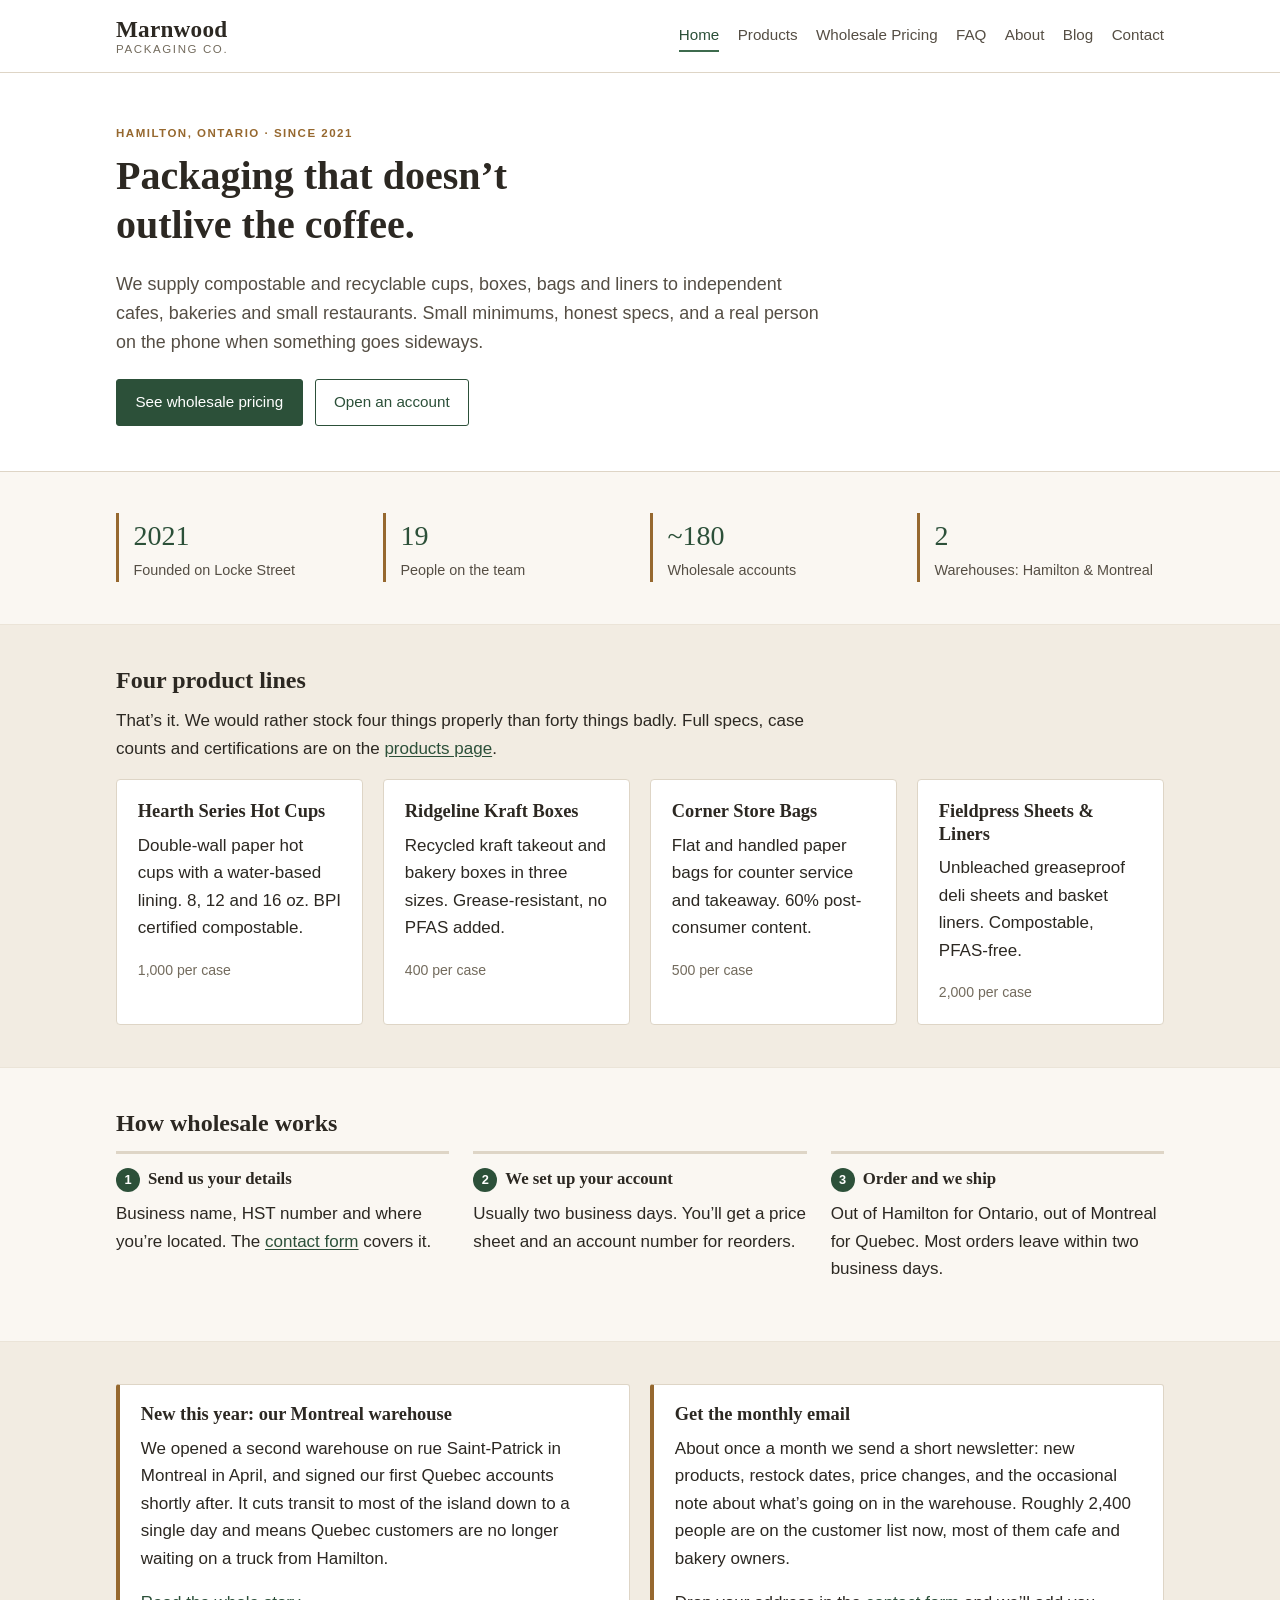
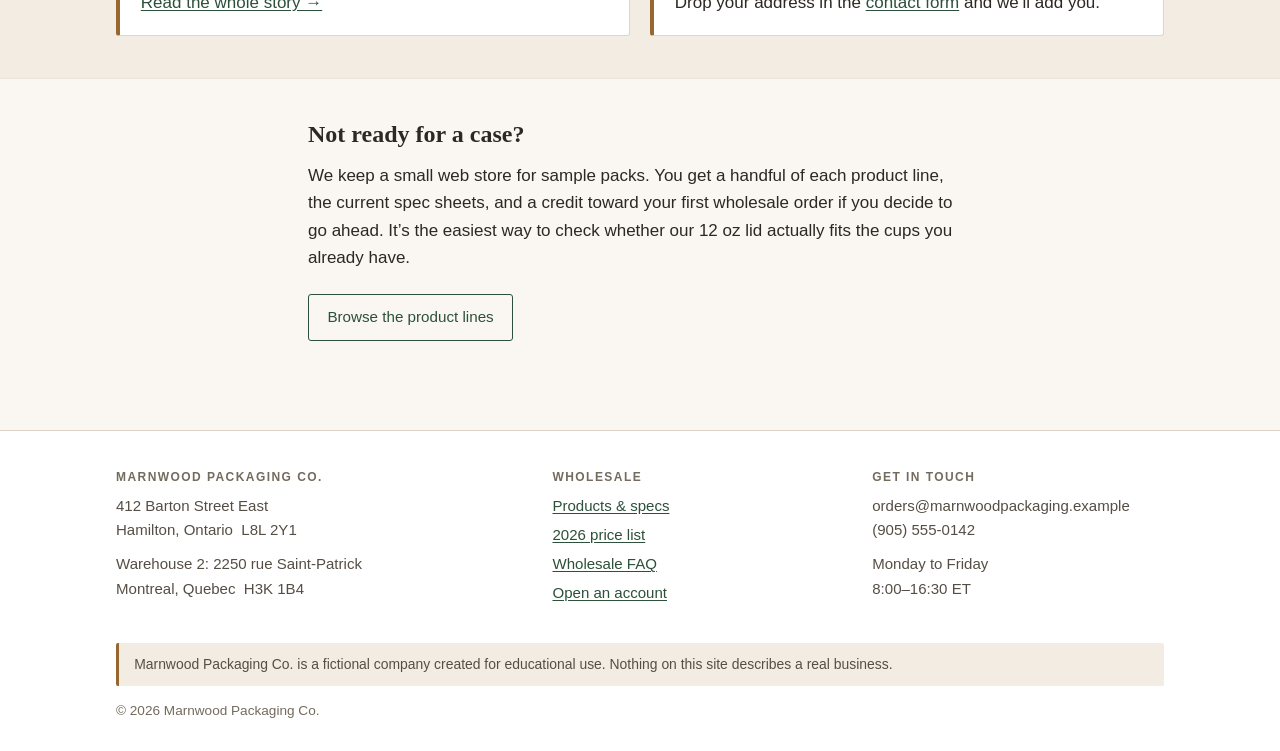
==== index.html @ 463bfa5f "Add Marnwood Packaging Co. static site with planted verification traps Fictional Canadian SME market" ====
<!DOCTYPE html>
<html lang="en">
<head>
<meta charset="utf-8">
<meta name="viewport" content="width=device-width, initial-scale=1">
<meta name="robots" content="noindex, nofollow">
<title>Marnwood Packaging Co. — Compostable and recyclable packaging, Hamilton Ontario</title>
<meta name="description" content="Compostable and recyclable packaging for independent cafes, bakeries and small restaurants. Wholesale from Hamilton, Ontario.">
<link rel="stylesheet" href="style.css">
</head>
<body>
<a class="skip-link" href="#main">Skip to content</a>

<header class="site-header">
  <div class="wrap header-inner">
    <a class="brand" href="index.html">
      <span class="brand-mark">Marnwood</span>
      <span class="brand-sub">Packaging Co.</span>
    </a>
    <nav class="site-nav" aria-label="Main">
      <a href="index.html" aria-current="page">Home</a>
      <a href="products.html">Products</a>
      <a href="pricing.html">Wholesale Pricing</a>
      <a href="faq.html">FAQ</a>
      <a href="about.html">About</a>
      <a href="blog/index.html">Blog</a>
      <a href="contact.html">Contact</a>
    </nav>
  </div>
</header>

<main id="main">

<section class="hero">
  <div class="wrap">
    <p class="eyebrow">Hamilton, Ontario &middot; Since 2021</p>
    <h1>Packaging that doesn&rsquo;t outlive the coffee.</h1>
    <p class="lede">We supply compostable and recyclable cups, boxes, bags and liners to independent cafes,
    bakeries and small restaurants. Small minimums, honest specs, and a real person on the phone when
    something goes sideways.</p>
    <div class="btn-row">
      <a class="btn btn-primary" href="pricing.html">See wholesale pricing</a>
      <a class="btn btn-ghost" href="contact.html">Open an account</a>
    </div>
  </div>
</section>

<section class="section">
  <div class="wrap">
    <div class="stats">
      <div class="stat"><span class="stat-num">2021</span><span class="stat-label">Founded on Locke Street</span></div>
      <div class="stat"><span class="stat-num">19</span><span class="stat-label">People on the team</span></div>
      <div class="stat"><span class="stat-num">~180</span><span class="stat-label">Wholesale accounts</span></div>
      <div class="stat"><span class="stat-num">2</span><span class="stat-label">Warehouses: Hamilton &amp; Montreal</span></div>
    </div>
  </div>
</section>

<section class="section section-alt">
  <div class="wrap">
    <h2 style="margin-top:0">Four product lines</h2>
    <p class="measure">That&rsquo;s it. We would rather stock four things properly than forty things badly.
    Full specs, case counts and certifications are on the <a href="products.html">products page</a>.</p>
    <div class="grid grid-4">
      <div class="card">
        <h3>Hearth Series Hot Cups</h3>
        <p>Double-wall paper hot cups with a water-based lining. 8, 12 and 16 oz. BPI certified compostable.</p>
        <p class="card-note">1,000 per case</p>
      </div>
      <div class="card">
        <h3>Ridgeline Kraft Boxes</h3>
        <p>Recycled kraft takeout and bakery boxes in three sizes. Grease-resistant, no PFAS added.</p>
        <p class="card-note">400 per case</p>
      </div>
      <div class="card">
        <h3>Corner Store Bags</h3>
        <p>Flat and handled paper bags for counter service and takeaway. 60% post-consumer content.</p>
        <p class="card-note">500 per case</p>
      </div>
      <div class="card">
        <h3>Fieldpress Sheets &amp; Liners</h3>
        <p>Unbleached greaseproof deli sheets and basket liners. Compostable, PFAS-free.</p>
        <p class="card-note">2,000 per case</p>
      </div>
    </div>
  </div>
</section>

<section class="section">
  <div class="wrap">
    <h2 style="margin-top:0">How wholesale works</h2>
    <div class="steps">
      <div class="step">
        <h3>Send us your details</h3>
        <p>Business name, HST number and where you&rsquo;re located. The
        <a href="contact.html">contact form</a> covers it.</p>
      </div>
      <div class="step">
        <h3>We set up your account</h3>
        <p>Usually two business days. You&rsquo;ll get a price sheet and an account number for reorders.</p>
      </div>
      <div class="step">
        <h3>Order and we ship</h3>
        <p>Out of Hamilton for Ontario, out of Montreal for Quebec. Most orders leave within two business days.</p>
      </div>
    </div>
  </div>
</section>

<section class="section section-alt">
  <div class="wrap">
    <div class="grid grid-2">
      <div class="callout">
        <h3>New this year: our Montreal warehouse</h3>
        <p>We opened a second warehouse on rue Saint-Patrick in Montreal in April, and signed our first
        Quebec accounts shortly after. It cuts transit to most of the island down to a single day and means
        Quebec customers are no longer waiting on a truck from Hamilton.</p>
        <p><a href="blog/montreal-warehouse.html">Read the whole story &rarr;</a></p>
      </div>
      <div class="callout">
        <h3>Get the monthly email</h3>
        <p>About once a month we send a short newsletter: new products, restock dates, price changes, and the
        occasional note about what&rsquo;s going on in the warehouse. Roughly 2,400 people are on the customer
        list now, most of them cafe and bakery owners.</p>
        <p>Drop your address in the <a href="contact.html">contact form</a> and we&rsquo;ll add you.</p>
      </div>
    </div>
  </div>
</section>

<section class="section">
  <div class="wrap measure">
    <h2 style="margin-top:0">Not ready for a case?</h2>
    <p>We keep a small web store for sample packs. You get a handful of each product line, the current spec
    sheets, and a credit toward your first wholesale order if you decide to go ahead. It&rsquo;s the easiest way
    to check whether our 12 oz lid actually fits the cups you already have.</p>
    <div class="btn-row">
      <a class="btn btn-ghost" href="products.html">Browse the product lines</a>
    </div>
  </div>
</section>

</main>

<footer class="site-footer">
  <div class="wrap">
    <div class="footer-cols">
      <div>
        <h2>Marnwood Packaging Co.</h2>
        <p>412 Barton Street East<br>Hamilton, Ontario&nbsp; L8L 2Y1</p>
        <p>Warehouse 2: 2250 rue Saint-Patrick<br>Montreal, Quebec&nbsp; H3K 1B4</p>
      </div>
      <div>
        <h2>Wholesale</h2>
        <ul>
          <li><a href="products.html">Products &amp; specs</a></li>
          <li><a href="pricing.html">2026 price list</a></li>
          <li><a href="faq.html">Wholesale FAQ</a></li>
          <li><a href="contact.html">Open an account</a></li>
        </ul>
      </div>
      <div>
        <h2>Get in touch</h2>
        <p>orders@marnwoodpackaging.example<br>(905) 555&#8209;0142</p>
        <p>Monday to Friday<br>8:00&ndash;16:30 ET</p>
      </div>
    </div>
    <p class="fiction-notice">Marnwood Packaging Co. is a fictional company created for educational use. Nothing on this site describes a real business.</p>
    <p class="copyright">&copy; 2026 Marnwood Packaging Co.</p>
  </div>
</footer>

</body>
</html>
---- style.css ----
/* Marnwood Packaging Co. — single stylesheet, no build step, no dependencies. */

:root {
  --bg:          #faf7f2;
  --surface:     #ffffff;
  --surface-alt: #f2ece2;
  --ink:         #2c2822;
  --ink-soft:    #554e44;
  --ink-mute:    #736b5d;
  --rule:        #ded5c6;
  --rule-soft:   #ebe4d8;
  --green:       #3d6b4d;
  --green-dark:  #2c5039;
  --kraft:       #96682f;
  --maxw:        68rem;
}

*, *::before, *::after { box-sizing: border-box; }

html { -webkit-text-size-adjust: 100%; }

body {
  margin: 0;
  background: var(--bg);
  color: var(--ink);
  font-family: -apple-system, BlinkMacSystemFont, "Segoe UI", Roboto, Helvetica, Arial, sans-serif;
  font-size: 17px;
  line-height: 1.62;
}

h1, h2, h3, h4 {
  font-family: Georgia, "Iowan Old Style", "Times New Roman", serif;
  font-weight: 600;
  line-height: 1.22;
  color: var(--ink);
  margin: 0 0 0.5em;
}

h1 { font-size: 2.15rem; }
h2 { font-size: 1.5rem; margin-top: 2.4rem; }
h3 { font-size: 1.15rem; margin-top: 1.8rem; }

p, ul, ol, dl { margin: 0 0 1.05rem; }
ul, ol { padding-left: 1.25rem; }
li { margin-bottom: 0.35rem; }

a { color: var(--green-dark); text-decoration: underline; text-underline-offset: 2px; }
a:hover { color: var(--kraft); }

.wrap { max-width: var(--maxw); margin: 0 auto; padding: 0 1.25rem; }

.skip-link {
  position: absolute; left: -9999px; top: 0;
  background: var(--green-dark); color: #fff; padding: 0.6rem 1rem; z-index: 10;
}
.skip-link:focus { left: 0; }

/* ---------- Header ---------- */

.site-header {
  background: var(--surface);
  border-bottom: 1px solid var(--rule);
}

.header-inner {
  display: flex;
  flex-wrap: wrap;
  align-items: center;
  justify-content: space-between;
  gap: 0.75rem 1.5rem;
  padding-top: 1rem;
  padding-bottom: 1rem;
}

.brand { text-decoration: none; color: var(--ink); line-height: 1.15; display: block; }
.brand:hover { color: var(--ink); }
.brand-mark {
  display: block;
  font-family: Georgia, serif;
  font-size: 1.45rem;
  font-weight: 600;
  letter-spacing: 0.01em;
}
.brand-sub {
  display: block;
  font-size: 0.72rem;
  text-transform: uppercase;
  letter-spacing: 0.14em;
  color: var(--ink-mute);
}

.site-nav { display: flex; flex-wrap: wrap; gap: 0.35rem 1.15rem; }
.site-nav a {
  text-decoration: none;
  color: var(--ink-soft);
  font-size: 0.95rem;
  padding: 0.2rem 0;
  border-bottom: 2px solid transparent;
}
.site-nav a:hover { color: var(--green-dark); border-bottom-color: var(--green); }
.site-nav a[aria-current="page"] { color: var(--green-dark); border-bottom-color: var(--green); }

/* ---------- Sections ---------- */

main { display: block; }

.section { padding: 2.6rem 0; }
.section-alt { background: var(--surface-alt); border-top: 1px solid var(--rule-soft); border-bottom: 1px solid var(--rule-soft); }
.section-tight { padding: 1.8rem 0; }

.page-head { padding: 2.4rem 0 1.6rem; border-bottom: 1px solid var(--rule-soft); }
.page-head p { max-width: 46rem; color: var(--ink-soft); margin-bottom: 0; }

.eyebrow {
  text-transform: uppercase;
  letter-spacing: 0.13em;
  font-size: 0.72rem;
  color: var(--kraft);
  margin-bottom: 0.6rem;
  font-weight: 600;
}

.lede { font-size: 1.12rem; color: var(--ink-soft); max-width: 44rem; }

.hero { background: var(--surface); border-bottom: 1px solid var(--rule); padding: 3.2rem 0 2.8rem; }
.hero h1 { font-size: 2.5rem; max-width: 20ch; }

.measure { max-width: 44rem; }

/* ---------- Buttons ---------- */

.btn {
  display: inline-block;
  padding: 0.62rem 1.15rem;
  border-radius: 3px;
  text-decoration: none;
  font-size: 0.95rem;
  border: 1px solid var(--green-dark);
}
.btn-primary { background: var(--green-dark); color: #fff; }
.btn-primary:hover { background: var(--green); color: #fff; }
.btn-ghost { background: transparent; color: var(--green-dark); }
.btn-ghost:hover { background: var(--surface-alt); color: var(--green-dark); }
.btn-row { display: flex; flex-wrap: wrap; gap: 0.75rem; margin-top: 1.4rem; }

/* ---------- Cards & grids ---------- */

.grid { display: grid; gap: 1.25rem; }
.grid-2 { grid-template-columns: repeat(2, 1fr); }
.grid-3 { grid-template-columns: repeat(3, 1fr); }
.grid-4 { grid-template-columns: repeat(4, 1fr); }

.card {
  background: var(--surface);
  border: 1px solid var(--rule);
  border-radius: 4px;
  padding: 1.25rem 1.3rem;
}
.card h3 { margin-top: 0; }
.card p:last-child { margin-bottom: 0; }
.card-note { font-size: 0.88rem; color: var(--ink-mute); }

.stats { display: grid; grid-template-columns: repeat(4, 1fr); gap: 1.25rem; }
.stat { border-left: 3px solid var(--kraft); padding-left: 0.9rem; }
.stat-num { display: block; font-family: Georgia, serif; font-size: 1.75rem; color: var(--green-dark); }
.stat-label { display: block; font-size: 0.9rem; color: var(--ink-soft); }

.steps { counter-reset: step; display: grid; grid-template-columns: repeat(3, 1fr); gap: 1.5rem; }
.step { border-top: 3px solid var(--rule); padding-top: 0.9rem; }
.step h3 { margin-top: 0; font-size: 1.05rem; }
.step h3::before {
  counter-increment: step;
  content: counter(step);
  display: inline-block;
  width: 1.5rem; height: 1.5rem;
  margin-right: 0.5rem;
  border-radius: 50%;
  background: var(--green-dark);
  color: #fff;
  font-family: -apple-system, sans-serif;
  font-size: 0.8rem;
  text-align: center;
  line-height: 1.5rem;
}

/* ---------- Callouts ---------- */

.callout {
  background: var(--surface);
  border: 1px solid var(--rule);
  border-left: 4px solid var(--kraft);
  border-radius: 3px;
  padding: 1.15rem 1.3rem;
}
.callout h3 { margin-top: 0; }
.callout p:last-child { margin-bottom: 0; }

/* ---------- Tables ---------- */

.table-scroll { overflow-x: auto; margin: 0 0 1.4rem; }

table.data {
  width: 100%;
  border-collapse: collapse;
  background: var(--surface);
  font-size: 0.94rem;
  min-width: 34rem;
}
table.data caption {
  text-align: left;
  font-family: Georgia, serif;
  font-size: 1.05rem;
  font-weight: 600;
  padding: 0 0 0.5rem;
}
table.data th, table.data td {
  border: 1px solid var(--rule);
  padding: 0.55rem 0.7rem;
  text-align: left;
  vertical-align: top;
}
table.data thead th { background: var(--surface-alt); font-size: 0.85rem; letter-spacing: 0.02em; }
table.data tbody th { font-weight: 600; }
table.data td.num, table.data th.num { text-align: right; white-space: nowrap; }
table.data tbody tr:nth-child(even) td { background: #fbf9f5; }

.table-note { font-size: 0.9rem; color: var(--ink-mute); margin-top: -0.7rem; }

/* ---------- FAQ ---------- */

.faq-nav { background: var(--surface); border: 1px solid var(--rule); border-radius: 4px; padding: 1.1rem 1.3rem; }
.faq-nav ul { columns: 2; column-gap: 2rem; margin-bottom: 0; padding-left: 1.1rem; }
.faq-nav li { break-inside: avoid; font-size: 0.93rem; }

.faq-group { margin-top: 2.4rem; }
.faq-item { border-bottom: 1px solid var(--rule-soft); padding-bottom: 1.1rem; margin-bottom: 1.1rem; }
.faq-item:last-child { border-bottom: 0; }
.faq-item h3 { margin-top: 0; font-size: 1.08rem; }
.faq-item p:last-child { margin-bottom: 0; }

/* ---------- Forms ---------- */

.form-grid { display: grid; grid-template-columns: repeat(2, 1fr); gap: 1.1rem; }
.field { display: flex; flex-direction: column; }
.field-full { grid-column: 1 / -1; }
.field label { font-size: 0.9rem; font-weight: 600; margin-bottom: 0.3rem; }
.field .hint { font-size: 0.83rem; color: var(--ink-mute); margin: 0.3rem 0 0; }

input[type="text"], input[type="email"], input[type="tel"], select, textarea {
  font: inherit;
  font-size: 0.95rem;
  color: var(--ink);
  background: var(--surface);
  border: 1px solid var(--rule);
  border-radius: 3px;
  padding: 0.55rem 0.65rem;
  width: 100%;
}
textarea { min-height: 9rem; resize: vertical; }
input:focus, select:focus, textarea:focus { outline: 2px solid var(--green); outline-offset: 1px; }

.checkbox-row { display: flex; align-items: flex-start; gap: 0.55rem; grid-column: 1 / -1; }
.checkbox-row label { font-weight: 400; font-size: 0.95rem; margin: 0; }
.checkbox-row input { margin-top: 0.4rem; }

fieldset { border: 1px solid var(--rule); border-radius: 4px; padding: 1.2rem 1.3rem 1.4rem; margin: 0 0 1.5rem; background: var(--surface); }
legend { font-family: Georgia, serif; font-weight: 600; padding: 0 0.4rem; }

/* ---------- Blog ---------- */

.post-list { list-style: none; padding: 0; margin: 0; }
.post-item { border-bottom: 1px solid var(--rule-soft); padding: 1.4rem 0; }
.post-item:first-child { padding-top: 0.6rem; }
.post-item h2 { margin-top: 0; font-size: 1.3rem; }
.post-item p:last-child { margin-bottom: 0; }

.post-meta { font-size: 0.85rem; color: var(--ink-mute); text-transform: uppercase; letter-spacing: 0.08em; margin-bottom: 0.4rem; }

.prose { max-width: 40rem; }
.prose h2 { font-size: 1.25rem; }

.back-link { font-size: 0.92rem; }

/* ---------- Footer ---------- */

.site-footer {
  background: var(--surface);
  border-top: 1px solid var(--rule);
  margin-top: 3rem;
  padding: 2.4rem 0 1.8rem;
  font-size: 0.94rem;
  color: var(--ink-soft);
}
.footer-cols { display: grid; grid-template-columns: 1.4fr 1fr 1fr; gap: 1.75rem; }
.footer-cols h2 {
  font-family: -apple-system, sans-serif;
  font-size: 0.75rem;
  text-transform: uppercase;
  letter-spacing: 0.12em;
  color: var(--ink-mute);
  margin: 0 0 0.6rem;
}
.footer-cols ul { list-style: none; padding: 0; margin: 0; }
.footer-cols li { margin-bottom: 0.3rem; }
.footer-cols p { margin-bottom: 0.6rem; }

.fiction-notice {
  margin: 2rem 0 0.9rem;
  padding: 0.7rem 0.95rem;
  background: var(--surface-alt);
  border-left: 3px solid var(--kraft);
  border-radius: 2px;
  font-size: 0.87rem;
  line-height: 1.5;
  color: var(--ink-soft);
}

.copyright { font-size: 0.85rem; color: var(--ink-mute); margin: 0; }

/* ---------- Responsive ---------- */

@media (max-width: 62rem) {
  .grid-4 { grid-template-columns: repeat(2, 1fr); }
  .stats { grid-template-columns: repeat(2, 1fr); }
}

@media (max-width: 46rem) {
  body { font-size: 16px; }
  h1 { font-size: 1.8rem; }
  .hero h1 { font-size: 2rem; }
  .grid-2, .grid-3, .grid-4 { grid-template-columns: 1fr; }
  .steps { grid-template-columns: 1fr; }
  .footer-cols { grid-template-columns: 1fr; }
  .form-grid { grid-template-columns: 1fr; }
  .faq-nav ul { columns: 1; }
  .header-inner { flex-direction: column; align-items: flex-start; }
}
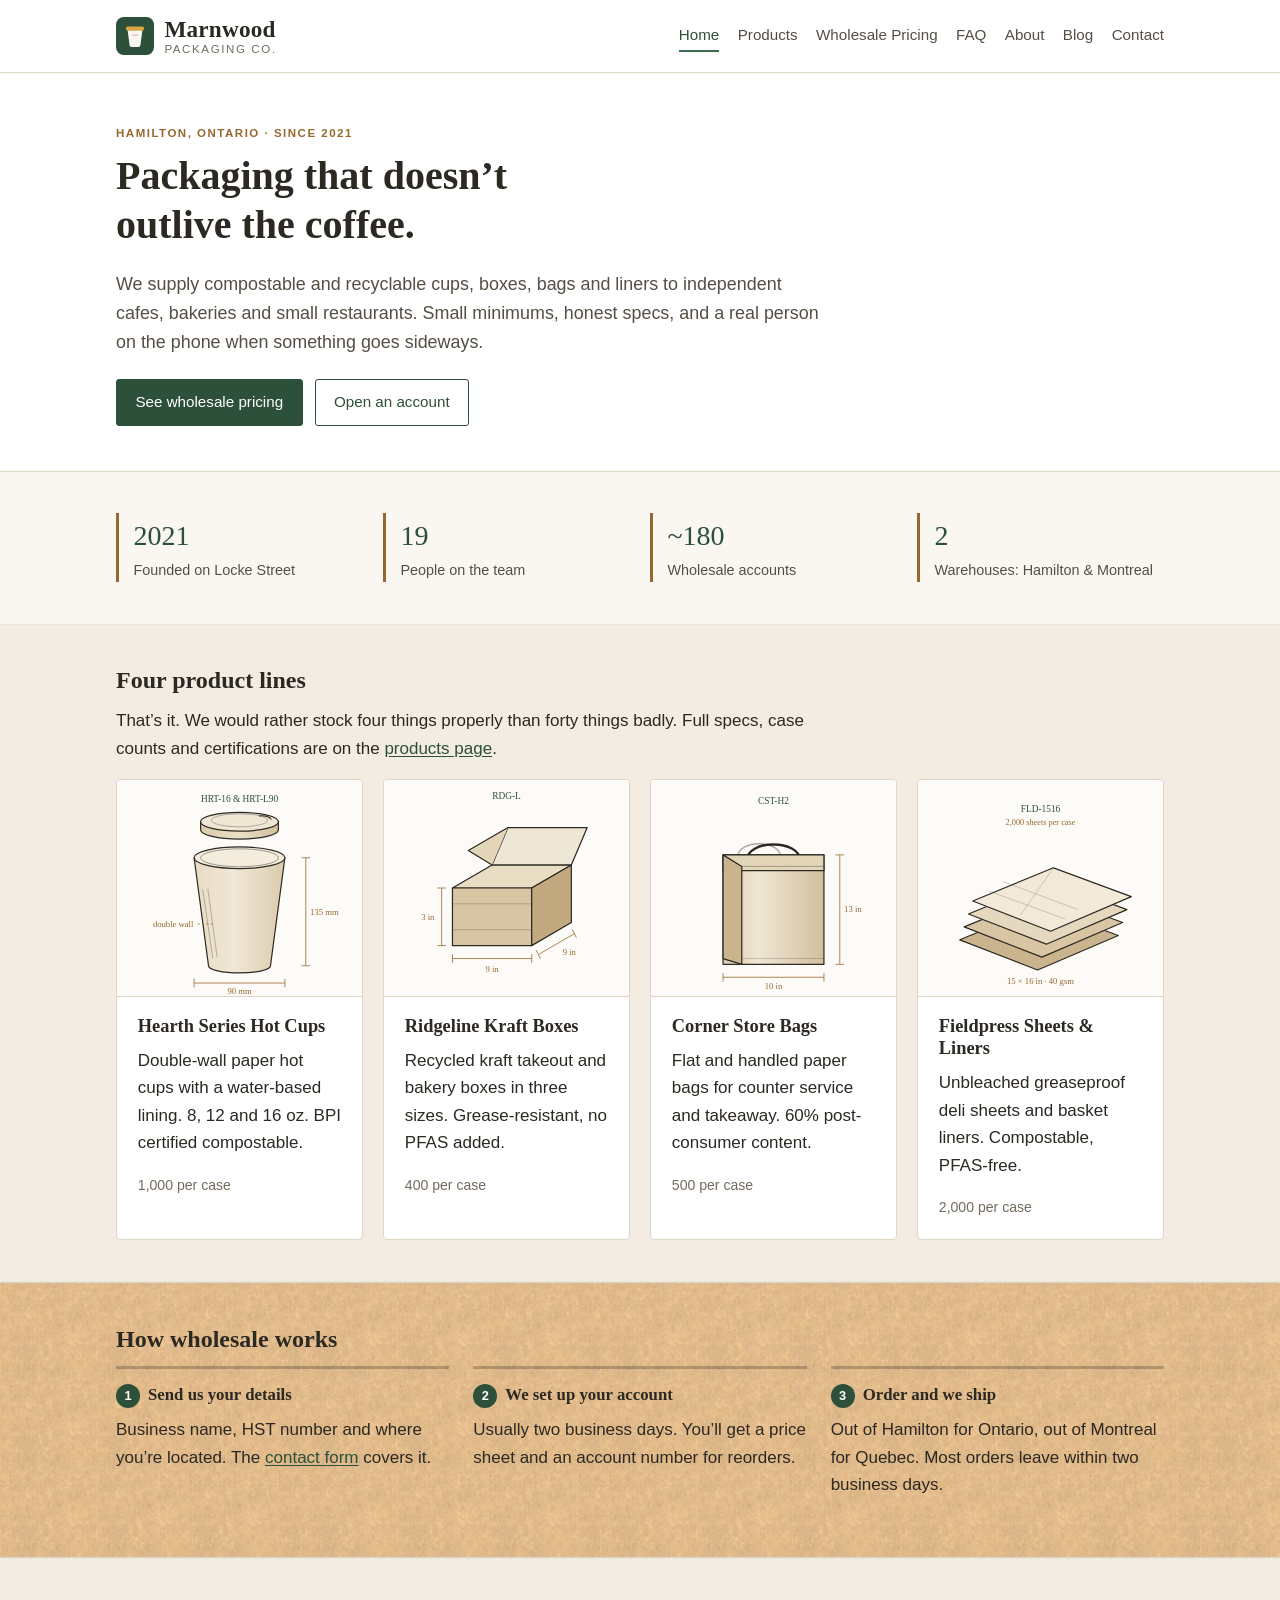
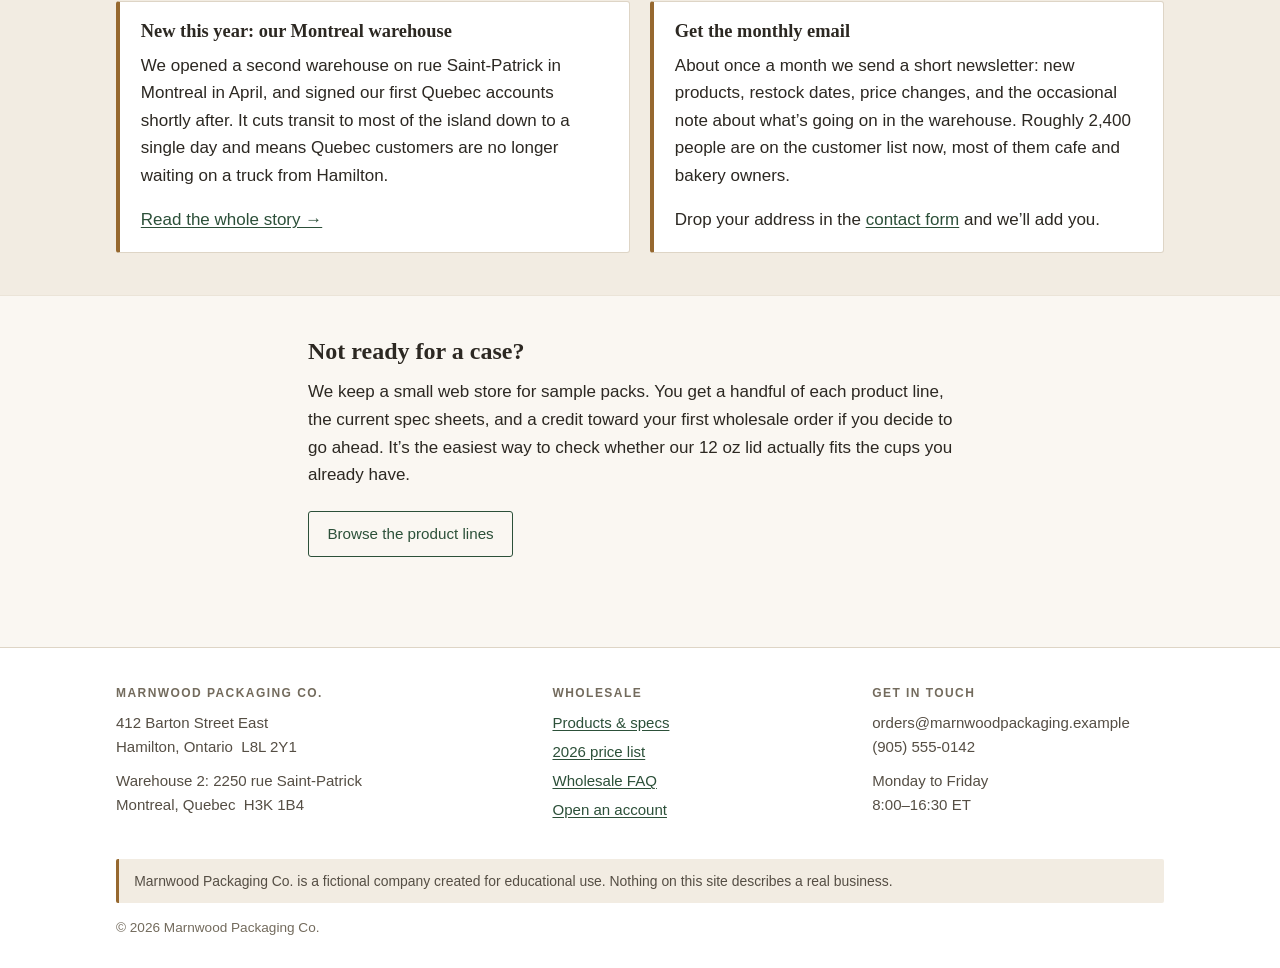
==== commit c3e52afd: "Add imagery: product line drawings, logo mark, and licensed photography Original SVG artwork: logo/f" ====
--- a/index.html
+++ b/index.html
@@ -7,6 +7,7 @@
 <title>Marnwood Packaging Co. — Compostable and recyclable packaging, Hamilton Ontario</title>
 <meta name="description" content="Compostable and recyclable packaging for independent cafes, bakeries and small restaurants. Wholesale from Hamilton, Ontario.">
 <link rel="stylesheet" href="style.css">
+<link rel="icon" href="assets/favicon.svg" type="image/svg+xml">
 </head>
 <body>
 <a class="skip-link" href="#main">Skip to content</a>
@@ -14,8 +15,11 @@
 <header class="site-header">
   <div class="wrap header-inner">
     <a class="brand" href="index.html">
-      <span class="brand-mark">Marnwood</span>
-      <span class="brand-sub">Packaging Co.</span>
+      <img class="brand-logo" src="assets/mark.svg" alt="" width="38" height="38">
+      <span class="brand-text">
+        <span class="brand-mark">Marnwood</span>
+        <span class="brand-sub">Packaging Co.</span>
+      </span>
     </a>
     <nav class="site-nav" aria-label="Main">
       <a href="index.html" aria-current="page">Home</a>
@@ -62,31 +66,43 @@
     <p class="measure">That&rsquo;s it. We would rather stock four things properly than forty things badly.
     Full specs, case counts and certifications are on the <a href="products.html">products page</a>.</p>
     <div class="grid grid-4">
-      <div class="card">
-        <h3>Hearth Series Hot Cups</h3>
-        <p>Double-wall paper hot cups with a water-based lining. 8, 12 and 16 oz. BPI certified compostable.</p>
-        <p class="card-note">1,000 per case</p>
+      <div class="card card-media">
+        <img class="product-art" src="assets/product-hearth.svg" alt="Line drawing of a double-wall paper hot cup with a separate fibre lid" width="340" height="300" loading="lazy">
+        <div class="card-body">
+          <h3>Hearth Series Hot Cups</h3>
+          <p>Double-wall paper hot cups with a water-based lining. 8, 12 and 16 oz. BPI certified compostable.</p>
+          <p class="card-note">1,000 per case</p>
+        </div>
       </div>
-      <div class="card">
-        <h3>Ridgeline Kraft Boxes</h3>
-        <p>Recycled kraft takeout and bakery boxes in three sizes. Grease-resistant, no PFAS added.</p>
-        <p class="card-note">400 per case</p>
+      <div class="card card-media">
+        <img class="product-art" src="assets/product-ridgeline.svg" alt="Isometric line drawing of a kraft tuck-top takeout box with the lid flap raised" width="340" height="300" loading="lazy">
+        <div class="card-body">
+          <h3>Ridgeline Kraft Boxes</h3>
+          <p>Recycled kraft takeout and bakery boxes in three sizes. Grease-resistant, no PFAS added.</p>
+          <p class="card-note">400 per case</p>
+        </div>
       </div>
-      <div class="card">
-        <h3>Corner Store Bags</h3>
-        <p>Flat and handled paper bags for counter service and takeaway. 60% post-consumer content.</p>
-        <p class="card-note">500 per case</p>
+      <div class="card card-media">
+        <img class="product-art" src="assets/product-corner-store.svg" alt="Line drawing of a handled kraft paper bag showing the side gusset" width="340" height="300" loading="lazy">
+        <div class="card-body">
+          <h3>Corner Store Bags</h3>
+          <p>Flat and handled paper bags for counter service and takeaway. 60% post-consumer content.</p>
+          <p class="card-note">500 per case</p>
+        </div>
       </div>
-      <div class="card">
-        <h3>Fieldpress Sheets &amp; Liners</h3>
-        <p>Unbleached greaseproof deli sheets and basket liners. Compostable, PFAS-free.</p>
-        <p class="card-note">2,000 per case</p>
+      <div class="card card-media">
+        <img class="product-art" src="assets/product-fieldpress.svg" alt="Line drawing of a fanned stack of unbleached greaseproof deli sheets" width="340" height="300" loading="lazy">
+        <div class="card-body">
+          <h3>Fieldpress Sheets &amp; Liners</h3>
+          <p>Unbleached greaseproof deli sheets and basket liners. Compostable, PFAS-free.</p>
+          <p class="card-note">2,000 per case</p>
+        </div>
       </div>
     </div>
   </div>
 </section>
 
-<section class="section">
+<section class="section kraft-band">
   <div class="wrap">
     <h2 style="margin-top:0">How wholesale works</h2>
     <div class="steps">
--- a/style.css
+++ b/style.css
@@ -335,3 +335,79 @@
   .faq-nav ul { columns: 1; }
   .header-inner { flex-direction: column; align-items: flex-start; }
 }
+
+/* ================= Imagery ================= */
+
+.brand { display: flex; align-items: center; gap: 0.65rem; }
+.brand-logo { width: 38px; height: 38px; flex: none; display: block; }
+.brand-text { display: block; }
+
+/* Product line drawings */
+.card-media { padding: 0; overflow: hidden; display: flex; flex-direction: column; }
+.product-art {
+  display: block; width: 100%; height: auto;
+  background: #fdfbf7;
+  border-bottom: 1px solid var(--rule);
+}
+.card-body { padding: 1.1rem 1.3rem 1.25rem; }
+.card-body h3 { margin-top: 0; }
+.card-body p:last-child { margin-bottom: 0; }
+
+.product-head {
+  display: grid;
+  grid-template-columns: 1fr 290px;
+  gap: 1.9rem;
+  align-items: start;
+  margin-bottom: 1.5rem;
+}
+.product-head > p { margin-bottom: 0; }
+.product-head img {
+  width: 100%; height: auto;
+  background: #fdfbf7;
+  border: 1px solid var(--rule);
+  border-radius: 4px;
+}
+
+/* Certification badges */
+.badge-row { display: flex; flex-wrap: wrap; gap: 1.1rem 2rem; margin: 0 0 1.5rem; }
+.badge { display: flex; align-items: center; gap: 0.65rem; }
+.badge img { width: 46px; height: 46px; flex: none; }
+.badge strong { display: block; font-size: 0.92rem; color: var(--ink); }
+.badge span { display: block; font-size: 0.82rem; color: var(--ink-mute); }
+
+/* Photographs */
+.photo-figure { margin: 0 0 1.5rem; }
+.photo-figure img {
+  width: 100%; height: auto; display: block;
+  border: 1px solid var(--rule);
+  border-radius: 4px;
+}
+.photo-figure figcaption {
+  font-size: 0.82rem;
+  line-height: 1.5;
+  color: var(--ink-mute);
+  margin-top: 0.5rem;
+}
+.photo-figure figcaption a { color: var(--ink-mute); }
+
+.photo-inset { float: right; width: 300px; margin: 0.3rem 0 1.2rem 1.8rem; }
+
+/* Kraft paper band */
+.kraft-band {
+  background-color: #e9d9bb;
+  background-image: url('assets/img/kraft-texture.jpg');
+  background-size: 300px auto;
+  border-top: 1px solid var(--rule);
+  border-bottom: 1px solid var(--rule);
+}
+.kraft-band .step { border-top-color: rgba(44, 40, 34, 0.28); }
+.kraft-band .lede, .kraft-band p { color: var(--ink); }
+
+@media (max-width: 62rem) {
+  .product-head { grid-template-columns: 1fr; }
+  .product-head img { max-width: 320px; }
+}
+@media (max-width: 46rem) {
+  .photo-inset { float: none; width: 100%; margin: 0 0 1.2rem; }
+  .brand-logo { width: 34px; height: 34px; }
+}
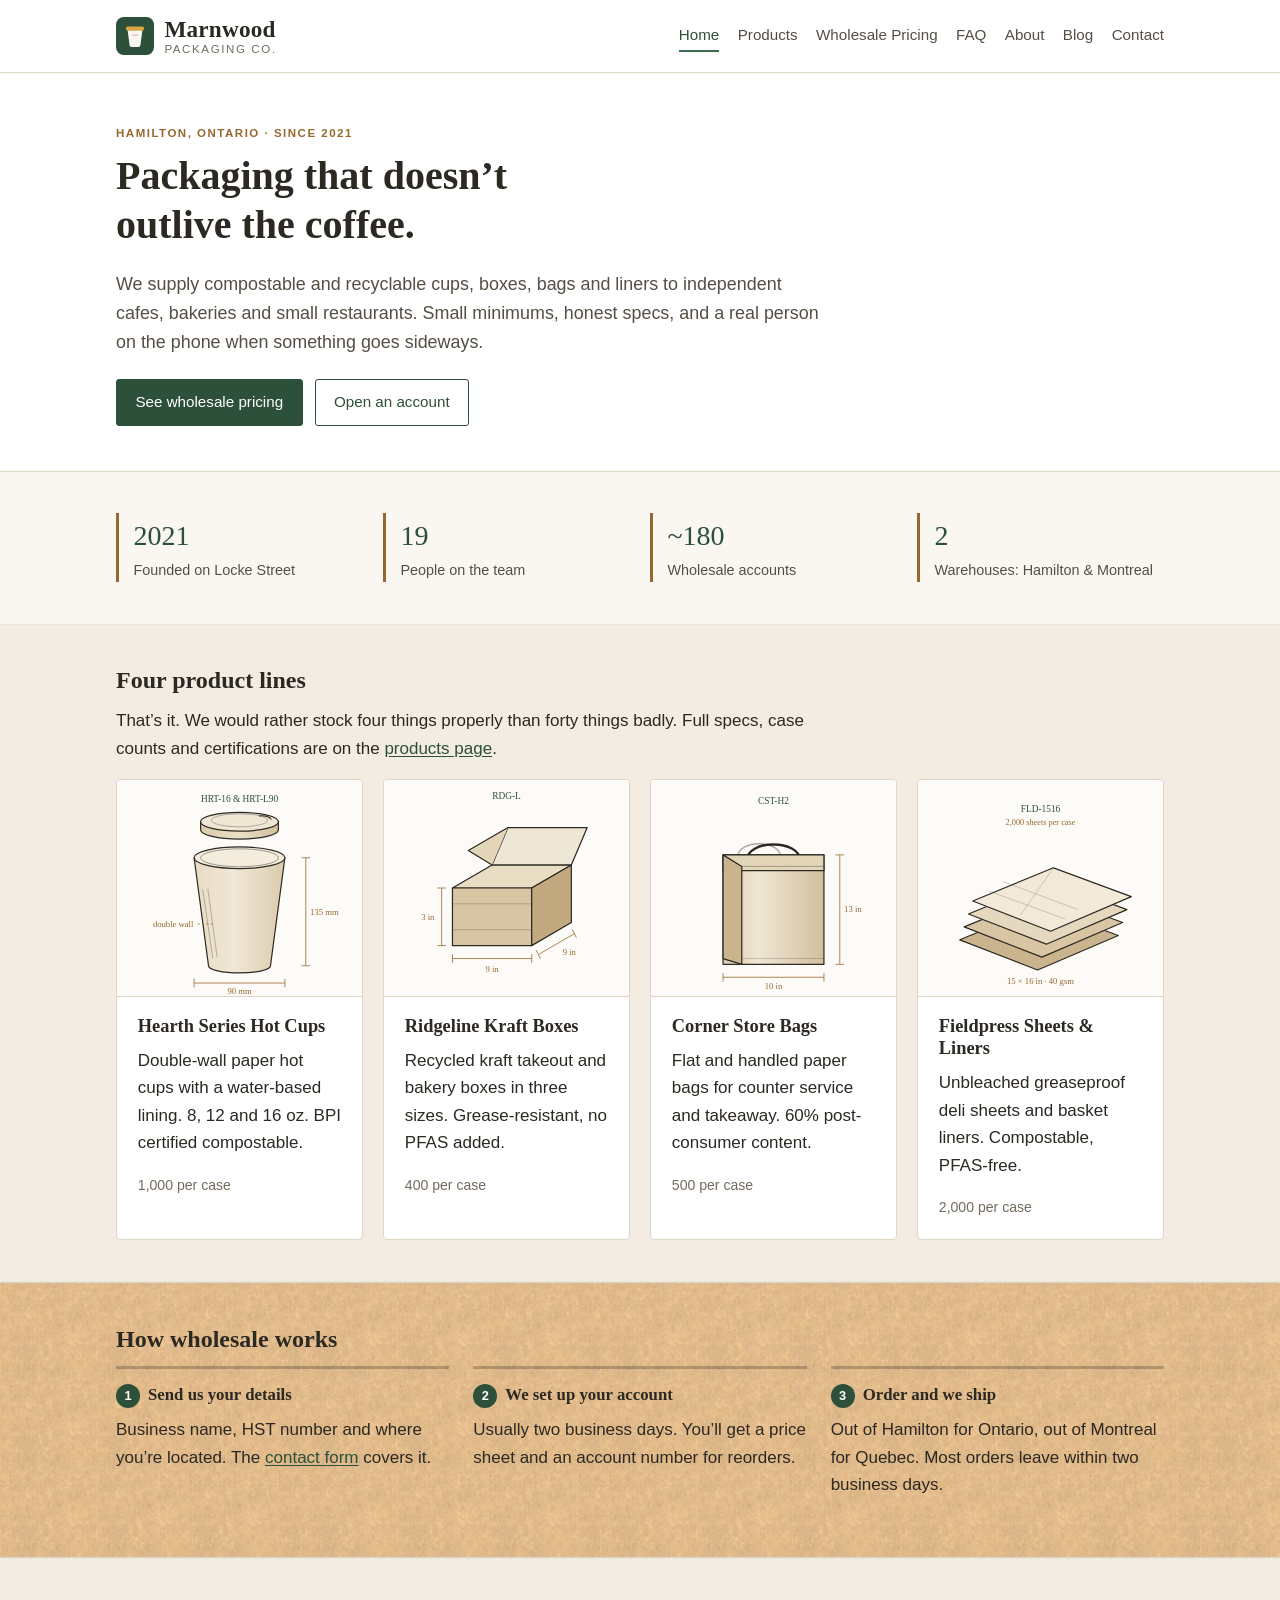
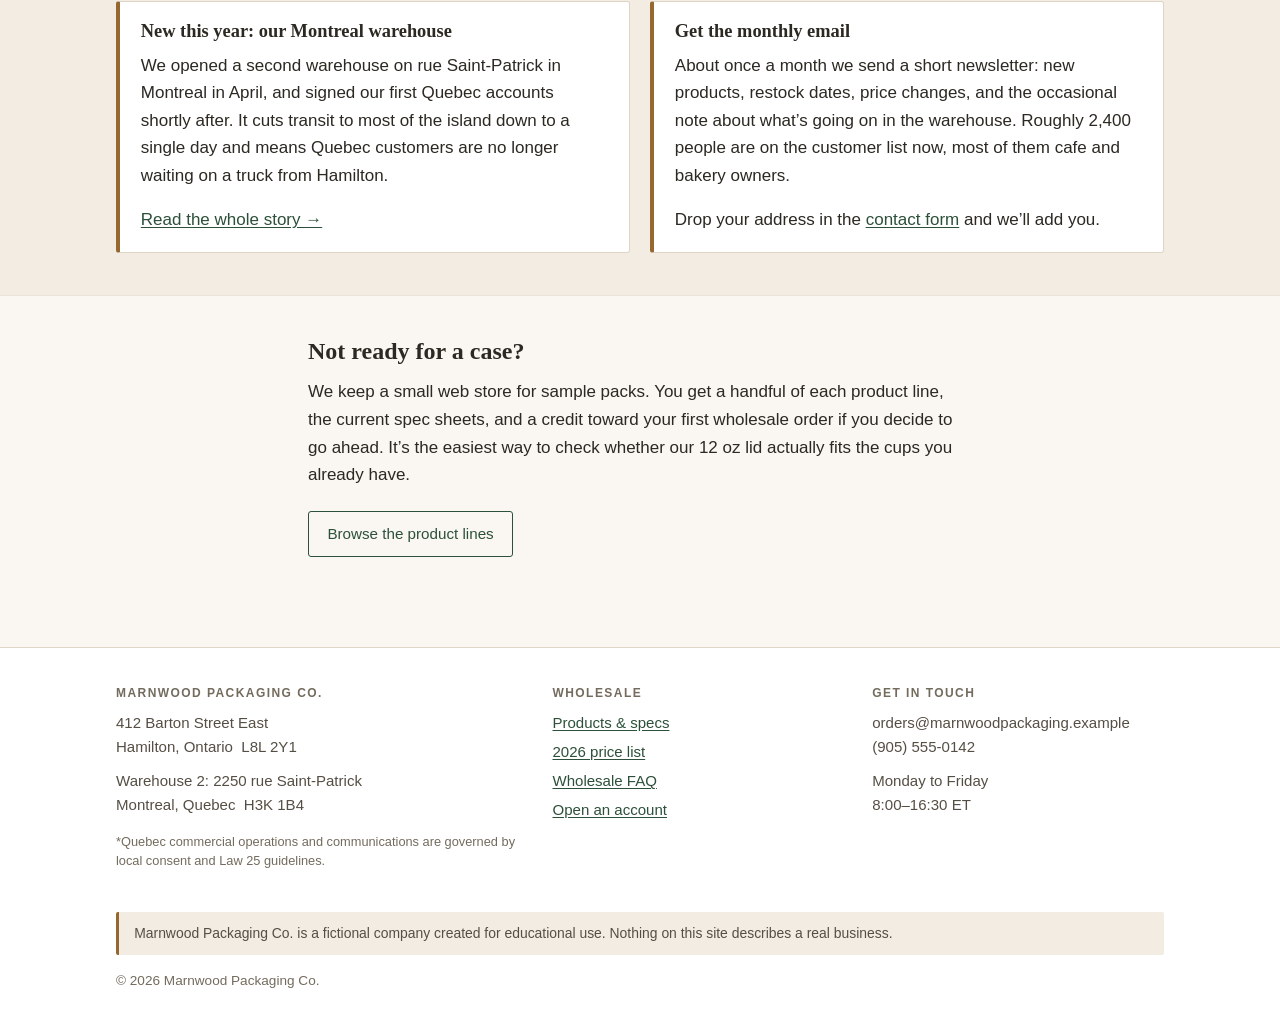
==== commit bd1549b0: "Add hidden freight surcharge and Quebec Law 25 traps Two new verification traps for the audit exerci" ====
--- a/index.html
+++ b/index.html
@@ -165,6 +165,7 @@
         <h2>Marnwood Packaging Co.</h2>
         <p>412 Barton Street East<br>Hamilton, Ontario&nbsp; L8L 2Y1</p>
         <p>Warehouse 2: 2250 rue Saint-Patrick<br>Montreal, Quebec&nbsp; H3K 1B4</p>
+        <p class="legal-fine-print">*Quebec commercial operations and communications are governed by local consent and Law&nbsp;25 guidelines.</p>
       </div>
       <div>
         <h2>Wholesale</h2>
--- a/style.css
+++ b/style.css
@@ -315,6 +315,7 @@
   color: var(--ink-soft);
 }
 
+.legal-fine-print { font-size: 0.8rem; color: var(--ink-mute); margin: 0.9rem 0 0; line-height: 1.5; }
 .copyright { font-size: 0.85rem; color: var(--ink-mute); margin: 0; }
 
 /* ---------- Responsive ---------- */
